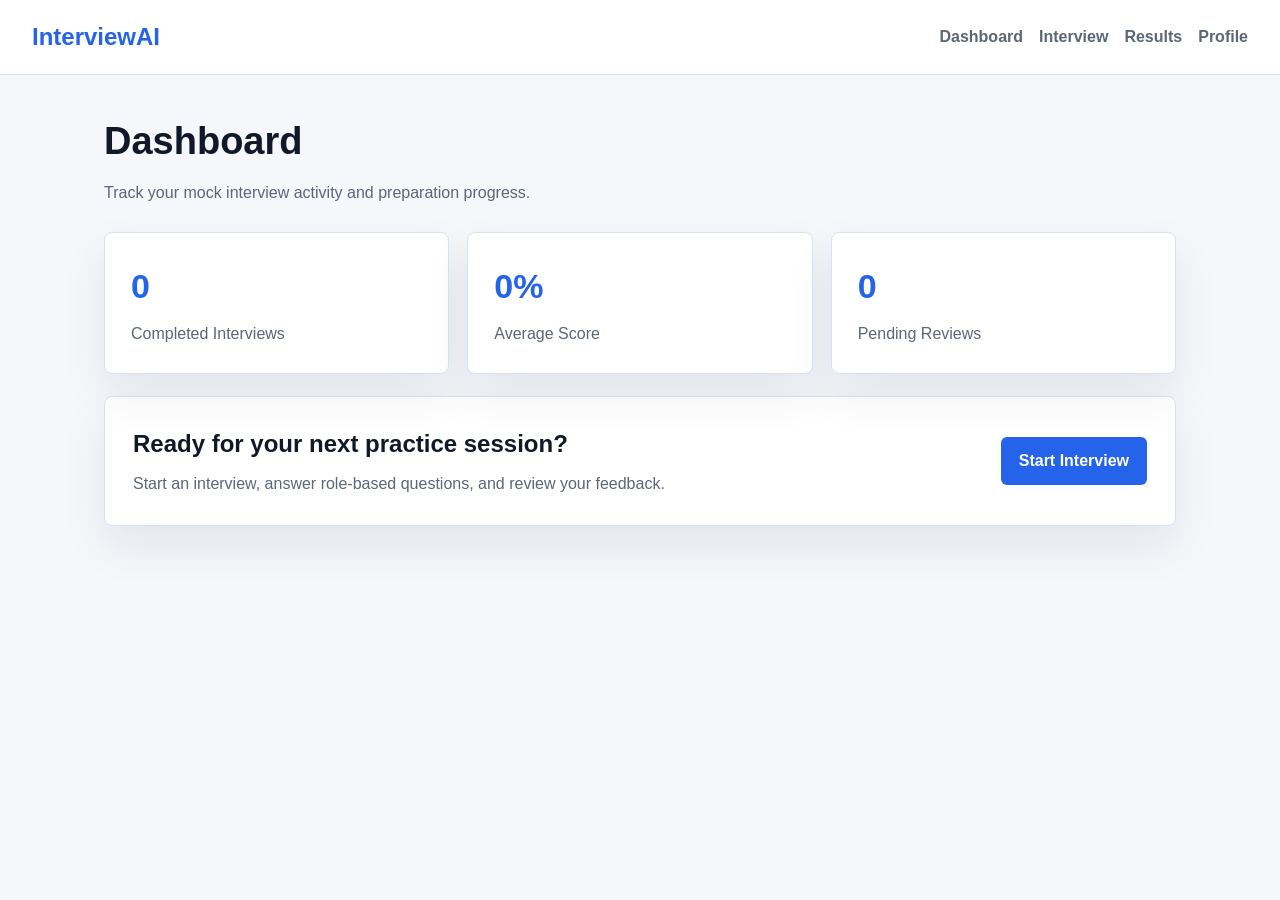
==== frontend/dashboard/dashboard.html @ 27af118f "Complete Frontend V1 and update README" ====
<!DOCTYPE html>
<html lang="en">
<head>
  <meta charset="UTF-8">
  <meta name="viewport" content="width=device-width, initial-scale=1.0">
  <title>Dashboard | InterviewAI</title>
  <link rel="stylesheet" href="dashboard.css">
</head>
<body>
  <header class="topbar">
    <a class="logo" href="../index.html">InterviewAI</a>
    <nav>
      <a href="dashboard.html">Dashboard</a>
      <a href="../interview/interview.html">Interview</a>
      <a href="../result/result.html">Results</a>
      <a href="../profile/profile.html">Profile</a>
    </nav>
  </header>

  <main class="dashboard">
    <section class="page-heading">
      <h1>Dashboard</h1>
      <p>Track your mock interview activity and preparation progress.</p>
    </section>

    <section class="stats" aria-label="Interview statistics">
      <article>
        <span>0</span>
        <p>Completed Interviews</p>
      </article>
      <article>
        <span>0%</span>
        <p>Average Score</p>
      </article>
      <article>
        <span>0</span>
        <p>Pending Reviews</p>
      </article>
    </section>

    <section class="panel">
      <div>
        <h2>Ready for your next practice session?</h2>
        <p>Start an interview, answer role-based questions, and review your feedback.</p>
      </div>
      <a class="btn" href="../interview/interview.html">Start Interview</a>
    </section>
  </main>
</body>
</html>
---- frontend/dashboard/dashboard.css ----
* {
  box-sizing: border-box;
}

body {
  margin: 0;
  font-family: Arial, sans-serif;
  background: #f5f7fb;
  color: #111827;
  line-height: 1.6;
}

a {
  text-decoration: none;
}

.topbar {
  display: flex;
  align-items: center;
  justify-content: space-between;
  gap: 24px;
  padding: 18px 32px;
  background: #ffffff;
  border-bottom: 1px solid #d9e2ef;
}

.logo {
  color: #2563eb;
  font-size: 24px;
  font-weight: 800;
}

nav {
  display: flex;
  gap: 16px;
  flex-wrap: wrap;
}

nav a {
  color: #5b6678;
  font-weight: 800;
}

nav a:hover {
  color: #2563eb;
}

.dashboard {
  width: min(100%, 1120px);
  margin: 0 auto;
  padding: 36px 24px;
}

.page-heading {
  margin-bottom: 26px;
}

h1,
h2,
p {
  margin-top: 0;
}

h1 {
  margin-bottom: 8px;
  font-size: 38px;
}

h2 {
  margin-bottom: 8px;
}

p {
  color: #5b6678;
}

.stats {
  display: grid;
  grid-template-columns: repeat(3, minmax(0, 1fr));
  gap: 18px;
  margin-bottom: 22px;
}

article,
.panel {
  background: #ffffff;
  border: 1px solid #d9e2ef;
  border-radius: 8px;
  box-shadow: 0 20px 45px rgba(15, 23, 42, 0.08);
}

article {
  padding: 26px;
}

article span {
  display: block;
  margin-bottom: 8px;
  color: #2563eb;
  font-size: 34px;
  font-weight: 900;
}

article p,
.panel p {
  margin-bottom: 0;
}

.panel {
  display: flex;
  align-items: center;
  justify-content: space-between;
  gap: 24px;
  padding: 28px;
}

.btn {
  display: inline-flex;
  align-items: center;
  justify-content: center;
  min-height: 44px;
  padding: 11px 18px;
  border-radius: 6px;
  background: #2563eb;
  color: #ffffff;
  font-weight: 800;
}

.btn:hover {
  background: #1d4ed8;
}

@media (max-width: 760px) {
  .topbar,
  .panel {
    align-items: flex-start;
    flex-direction: column;
  }

  .stats {
    grid-template-columns: 1fr;
  }
}
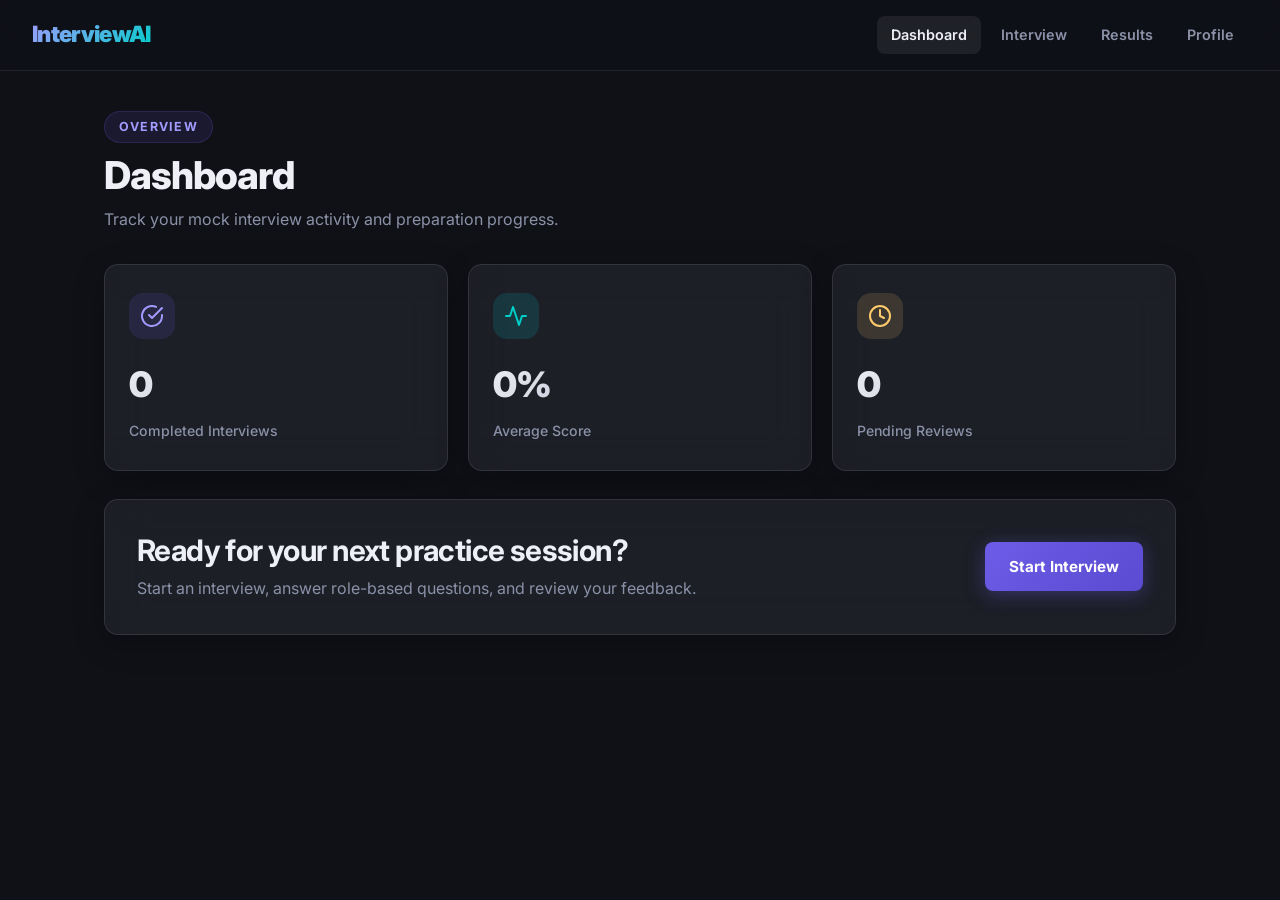
==== commit 1ac18c17: "Complete frontend v1: Landing, Login, Register, Dashboard, Interview, Result, and Profile pages" ====
--- a/frontend/dashboard/dashboard.html
+++ b/frontend/dashboard/dashboard.html
@@ -3,14 +3,16 @@
 <head>
   <meta charset="UTF-8">
   <meta name="viewport" content="width=device-width, initial-scale=1.0">
+  <meta name="description" content="Track your mock interview activity, scores, and preparation progress on your InterviewAI dashboard.">
   <title>Dashboard | InterviewAI</title>
+  <link rel="stylesheet" href="../shared.css">
   <link rel="stylesheet" href="dashboard.css">
 </head>
 <body>
   <header class="topbar">
     <a class="logo" href="../index.html">InterviewAI</a>
     <nav>
-      <a href="dashboard.html">Dashboard</a>
+      <a href="dashboard.html" aria-current="page">Dashboard</a>
       <a href="../interview/interview.html">Interview</a>
       <a href="../result/result.html">Results</a>
       <a href="../profile/profile.html">Profile</a>
@@ -18,33 +20,64 @@
   </header>
 
   <main class="dashboard">
-    <section class="page-heading">
+    <section class="page-heading animate-fade-up">
+      <span class="eyebrow">Overview</span>
       <h1>Dashboard</h1>
       <p>Track your mock interview activity and preparation progress.</p>
     </section>
 
     <section class="stats" aria-label="Interview statistics">
-      <article>
-        <span>0</span>
+      <article class="stat-card glass-card animate-fade-up delay-1">
+        <div class="stat-icon stat-icon--primary">
+          <svg width="24" height="24" viewBox="0 0 24 24" fill="none" stroke="currentColor" stroke-width="2" stroke-linecap="round" stroke-linejoin="round"><path d="M22 11.08V12a10 10 0 1 1-5.93-9.14"/><polyline points="22 4 12 14.01 9 11.01"/></svg>
+        </div>
+        <span class="stat-value">0</span>
         <p>Completed Interviews</p>
       </article>
-      <article>
-        <span>0%</span>
+      <article class="stat-card glass-card animate-fade-up delay-2">
+        <div class="stat-icon stat-icon--accent">
+          <svg width="24" height="24" viewBox="0 0 24 24" fill="none" stroke="currentColor" stroke-width="2" stroke-linecap="round" stroke-linejoin="round"><polyline points="22 12 18 12 15 21 9 3 6 12 2 12"/></svg>
+        </div>
+        <span class="stat-value">0%</span>
         <p>Average Score</p>
       </article>
-      <article>
-        <span>0</span>
+      <article class="stat-card glass-card animate-fade-up delay-3">
+        <div class="stat-icon stat-icon--warm">
+          <svg width="24" height="24" viewBox="0 0 24 24" fill="none" stroke="currentColor" stroke-width="2" stroke-linecap="round" stroke-linejoin="round"><circle cx="12" cy="12" r="10"/><polyline points="12 6 12 12 16 14"/></svg>
+        </div>
+        <span class="stat-value">0</span>
         <p>Pending Reviews</p>
       </article>
     </section>
 
-    <section class="panel">
-      <div>
+    <section class="panel glass-card animate-fade-up delay-4">
+      <div class="panel-content">
         <h2>Ready for your next practice session?</h2>
         <p>Start an interview, answer role-based questions, and review your feedback.</p>
       </div>
-      <a class="btn" href="../interview/interview.html">Start Interview</a>
+      <a class="btn btn-primary" href="../interview/interview.html">Start Interview</a>
     </section>
   </main>
+
+  <script>
+    document.addEventListener('DOMContentLoaded', function() {
+      try {
+        const history = JSON.parse(localStorage.getItem('interviewHistory') || '[]');
+        if (history.length > 0) {
+          const completedCount = history.length;
+          const totalScore = history.reduce((sum, item) => sum + (item.score || 0), 0);
+          const averageScore = Math.round(totalScore / completedCount);
+
+          const values = document.querySelectorAll('.stat-value');
+          if (values.length >= 2) {
+            values[0].textContent = completedCount;
+            values[1].textContent = averageScore + '%';
+          }
+        }
+      } catch (e) {
+        console.error('Failed to load dashboard stats:', e);
+      }
+    });
+  </script>
 </body>
 </html>
--- a/frontend/shared.css
+++ b/frontend/shared.css
@@ -0,0 +1,388 @@
+/* ================================================================
+   InterviewAI – Shared Design System
+   Imported by every page for consistent tokens, typography,
+   navigation, buttons, forms, and utility animations.
+   ================================================================ */
+
+/* ── Google Font ─────────────────────────────────────────────────── */
+@import url('https://fonts.googleapis.com/css2?family=Inter:wght@400;500;600;700;800;900&display=swap');
+
+/* ── Design Tokens ───────────────────────────────────────────────── */
+:root {
+  /* Palette */
+  --bg:            #0f1117;
+  --bg-subtle:     #161922;
+  --surface:       rgba(255, 255, 255, 0.04);
+  --surface-solid: #1c1f2e;
+  --surface-hover: rgba(255, 255, 255, 0.07);
+  --glass:         rgba(255, 255, 255, 0.06);
+  --glass-border:  rgba(255, 255, 255, 0.10);
+  --text:          #eef0f6;
+  --text-secondary:#8b92a8;
+  --primary:       #6c5ce7;
+  --primary-light: #a29bfe;
+  --primary-dark:  #5a4bd1;
+  --accent:        #00cec9;
+  --accent-dark:   #00b5b0;
+  --danger:        #ff6b6b;
+  --success:       #00d2a0;
+  --warning:       #fdcb6e;
+  --border:        rgba(255, 255, 255, 0.08);
+  --border-focus:  rgba(108, 92, 231, 0.55);
+
+  /* Shadows */
+  --shadow-sm:  0 2px 8px rgba(0,0,0,0.18);
+  --shadow-md:  0 8px 30px rgba(0,0,0,0.28);
+  --shadow-lg:  0 20px 60px rgba(0,0,0,0.35);
+  --shadow-glow:0 0 40px rgba(108, 92, 231, 0.15);
+
+  /* Radii */
+  --radius-sm: 8px;
+  --radius-md: 14px;
+  --radius-lg: 20px;
+  --radius-xl: 28px;
+
+  /* Transitions */
+  --ease: cubic-bezier(0.4, 0, 0.2, 1);
+}
+
+/* ── Reset & Base ────────────────────────────────────────────────── */
+*, *::before, *::after {
+  box-sizing: border-box;
+  margin: 0;
+  padding: 0;
+}
+
+html {
+  scroll-behavior: smooth;
+  -webkit-font-smoothing: antialiased;
+  -moz-osx-font-smoothing: grayscale;
+}
+
+body {
+  font-family: 'Inter', -apple-system, BlinkMacSystemFont, 'Segoe UI', sans-serif;
+  background: var(--bg);
+  color: var(--text);
+  line-height: 1.65;
+  min-height: 100vh;
+  overflow-x: hidden;
+}
+
+a {
+  color: inherit;
+  text-decoration: none;
+}
+
+img { max-width: 100%; display: block; }
+
+/* ── Typography ──────────────────────────────────────────────────── */
+h1, h2, h3, h4, p { margin-top: 0; }
+
+h1 {
+  font-size: clamp(1.85rem, 4vw, 2.75rem);
+  font-weight: 800;
+  line-height: 1.15;
+  letter-spacing: -0.025em;
+  margin-bottom: 0.5rem;
+}
+
+h2 {
+  font-size: clamp(1.35rem, 3vw, 1.85rem);
+  font-weight: 700;
+  line-height: 1.25;
+  letter-spacing: -0.02em;
+  margin-bottom: 0.5rem;
+}
+
+h3 {
+  font-size: 1.1rem;
+  font-weight: 700;
+  margin-bottom: 0.4rem;
+}
+
+/* ── Shared Topbar (Dashboard, Interview, Result, Profile) ───────── */
+.topbar {
+  position: sticky;
+  top: 0;
+  z-index: 100;
+  display: flex;
+  align-items: center;
+  justify-content: space-between;
+  gap: 24px;
+  padding: 16px 32px;
+  background: rgba(15, 17, 23, 0.8);
+  backdrop-filter: blur(18px) saturate(1.6);
+  -webkit-backdrop-filter: blur(18px) saturate(1.6);
+  border-bottom: 1px solid var(--border);
+}
+
+.logo {
+  font-size: 1.4rem;
+  font-weight: 900;
+  letter-spacing: -0.03em;
+  background: linear-gradient(135deg, var(--primary-light), var(--accent));
+  -webkit-background-clip: text;
+  -webkit-text-fill-color: transparent;
+  background-clip: text;
+}
+
+.topbar nav {
+  display: flex;
+  gap: 6px;
+  flex-wrap: wrap;
+}
+
+.topbar nav a {
+  padding: 7px 14px;
+  border-radius: var(--radius-sm);
+  color: var(--text-secondary);
+  font-weight: 600;
+  font-size: 0.9rem;
+  transition: color 0.2s var(--ease), background 0.2s var(--ease);
+}
+
+.topbar nav a:hover,
+.topbar nav a[aria-current="page"] {
+  color: var(--text);
+  background: var(--surface-hover);
+}
+
+/* ── Buttons ─────────────────────────────────────────────────────── */
+.btn {
+  display: inline-flex;
+  align-items: center;
+  justify-content: center;
+  gap: 8px;
+  min-height: 46px;
+  padding: 12px 24px;
+  border: none;
+  border-radius: var(--radius-sm);
+  font-family: inherit;
+  font-size: 0.95rem;
+  font-weight: 700;
+  cursor: pointer;
+  transition: transform 0.18s var(--ease), box-shadow 0.25s var(--ease), background 0.2s var(--ease);
+  text-decoration: none;
+}
+
+.btn:active { transform: scale(0.97); }
+
+.btn-primary {
+  background: linear-gradient(135deg, var(--primary), var(--primary-dark));
+  color: #fff;
+  box-shadow: 0 4px 20px rgba(108, 92, 231, 0.35);
+}
+
+.btn-primary:hover {
+  background: linear-gradient(135deg, var(--primary-light), var(--primary));
+  box-shadow: 0 6px 30px rgba(108, 92, 231, 0.5);
+  transform: translateY(-2px);
+}
+
+.btn-secondary {
+  background: var(--glass);
+  color: var(--text);
+  border: 1px solid var(--glass-border);
+  backdrop-filter: blur(8px);
+}
+
+.btn-secondary:hover {
+  background: var(--surface-hover);
+  border-color: rgba(255,255,255,0.18);
+  transform: translateY(-2px);
+}
+
+.btn-accent {
+  background: linear-gradient(135deg, var(--accent), var(--accent-dark));
+  color: #0f1117;
+  font-weight: 800;
+  box-shadow: 0 4px 20px rgba(0, 206, 201, 0.3);
+}
+
+.btn-accent:hover {
+  box-shadow: 0 6px 30px rgba(0, 206, 201, 0.5);
+  transform: translateY(-2px);
+}
+
+/* ── Form Controls ───────────────────────────────────────────────── */
+label {
+  display: block;
+  margin-bottom: 6px;
+  font-weight: 600;
+  font-size: 0.88rem;
+  color: var(--text-secondary);
+  letter-spacing: 0.01em;
+}
+
+input, textarea, select {
+  width: 100%;
+  padding: 13px 16px;
+  background: var(--surface);
+  border: 1px solid var(--border);
+  border-radius: var(--radius-sm);
+  color: var(--text);
+  font-family: inherit;
+  font-size: 0.95rem;
+  transition: border-color 0.2s var(--ease), box-shadow 0.2s var(--ease), background 0.2s var(--ease);
+  outline: none;
+}
+
+input::placeholder, textarea::placeholder {
+  color: var(--text-secondary);
+  opacity: 0.5;
+}
+
+input:focus, textarea:focus, select:focus {
+  border-color: var(--border-focus);
+  background: rgba(108, 92, 231, 0.06);
+  box-shadow: 0 0 0 3px rgba(108, 92, 231, 0.12);
+}
+
+textarea { resize: vertical; }
+
+form {
+  display: grid;
+  gap: 18px;
+}
+
+button[type="submit"],
+.form-btn {
+  margin-top: 6px;
+  padding: 13px 24px;
+  border: none;
+  border-radius: var(--radius-sm);
+  background: linear-gradient(135deg, var(--primary), var(--primary-dark));
+  color: #fff;
+  font-family: inherit;
+  font-size: 0.95rem;
+  font-weight: 700;
+  cursor: pointer;
+  box-shadow: 0 4px 20px rgba(108, 92, 231, 0.3);
+  transition: transform 0.18s var(--ease), box-shadow 0.25s var(--ease), background 0.2s var(--ease);
+}
+
+button[type="submit"]:hover,
+.form-btn:hover {
+  background: linear-gradient(135deg, var(--primary-light), var(--primary));
+  box-shadow: 0 6px 30px rgba(108, 92, 231, 0.5);
+  transform: translateY(-2px);
+}
+
+button[type="submit"]:active,
+.form-btn:active {
+  transform: scale(0.97);
+}
+
+/* ── Eyebrow / Overline ──────────────────────────────────────────── */
+.eyebrow {
+  display: inline-block;
+  margin-bottom: 10px;
+  padding: 5px 14px;
+  background: rgba(108, 92, 231, 0.12);
+  border: 1px solid rgba(108, 92, 231, 0.2);
+  border-radius: 50px;
+  color: var(--primary-light);
+  font-size: 0.78rem;
+  font-weight: 700;
+  text-transform: uppercase;
+  letter-spacing: 0.1em;
+}
+
+/* ── Glass Card ──────────────────────────────────────────────────── */
+.glass-card {
+  background: var(--glass);
+  backdrop-filter: blur(20px) saturate(1.4);
+  -webkit-backdrop-filter: blur(20px) saturate(1.4);
+  border: 1px solid var(--glass-border);
+  border-radius: var(--radius-md);
+  box-shadow: var(--shadow-md);
+}
+
+/* ── Animations ──────────────────────────────────────────────────── */
+@keyframes fadeInUp {
+  from { opacity: 0; transform: translateY(24px); }
+  to   { opacity: 1; transform: translateY(0); }
+}
+
+@keyframes fadeIn {
+  from { opacity: 0; }
+  to   { opacity: 1; }
+}
+
+@keyframes pulse {
+  0%, 100% { opacity: 1; }
+  50%      { opacity: 0.6; }
+}
+
+@keyframes float {
+  0%, 100% { transform: translateY(0); }
+  50%      { transform: translateY(-8px); }
+}
+
+@keyframes gradientShift {
+  0%   { background-position: 0% 50%; }
+  50%  { background-position: 100% 50%; }
+  100% { background-position: 0% 50%; }
+}
+
+.animate-fade-up {
+  animation: fadeInUp 0.6s var(--ease) both;
+}
+
+.delay-1 { animation-delay: 0.1s; }
+.delay-2 { animation-delay: 0.2s; }
+.delay-3 { animation-delay: 0.3s; }
+.delay-4 { animation-delay: 0.4s; }
+.delay-5 { animation-delay: 0.5s; }
+
+/* ── Helper Text ─────────────────────────────────────────────────── */
+.helper-text {
+  margin-top: 20px;
+  text-align: center;
+  color: var(--text-secondary);
+  font-size: 0.9rem;
+}
+
+.helper-text a {
+  color: var(--primary-light);
+  font-weight: 700;
+  transition: color 0.2s var(--ease);
+}
+
+.helper-text a:hover {
+  color: var(--accent);
+}
+
+/* ── Footer ──────────────────────────────────────────────────────── */
+footer {
+  padding: 28px 24px;
+  text-align: center;
+  background: var(--bg-subtle);
+  border-top: 1px solid var(--border);
+  color: var(--text-secondary);
+  font-size: 0.85rem;
+}
+
+footer p { margin: 0; }
+
+/* ── Responsive Topbar ───────────────────────────────────────────── */
+@media (max-width: 700px) {
+  .topbar {
+    flex-direction: column;
+    align-items: flex-start;
+    padding: 14px 20px;
+    gap: 12px;
+  }
+
+  .topbar nav {
+    width: 100%;
+    gap: 4px;
+  }
+
+  .topbar nav a {
+    flex: 1;
+    text-align: center;
+    padding: 8px 6px;
+    font-size: 0.82rem;
+  }
+}
--- a/frontend/dashboard/dashboard.css
+++ b/frontend/dashboard/dashboard.css
@@ -1,140 +1,111 @@
-* {
-  box-sizing: border-box;
-}
-
-body {
-  margin: 0;
-  font-family: Arial, sans-serif;
-  background: #f5f7fb;
-  color: #111827;
-  line-height: 1.6;
-}
-
-a {
-  text-decoration: none;
-}
-
-.topbar {
-  display: flex;
-  align-items: center;
-  justify-content: space-between;
-  gap: 24px;
-  padding: 18px 32px;
-  background: #ffffff;
-  border-bottom: 1px solid #d9e2ef;
-}
-
-.logo {
-  color: #2563eb;
-  font-size: 24px;
-  font-weight: 800;
-}
-
-nav {
-  display: flex;
-  gap: 16px;
-  flex-wrap: wrap;
-}
-
-nav a {
-  color: #5b6678;
-  font-weight: 800;
-}
-
-nav a:hover {
-  color: #2563eb;
-}
+/* ================================================================
+   InterviewAI – Dashboard Page Styles
+   ================================================================ */
 
 .dashboard {
   width: min(100%, 1120px);
   margin: 0 auto;
-  padding: 36px 24px;
+  padding: 40px 24px 60px;
 }
 
 .page-heading {
-  margin-bottom: 26px;
+  margin-bottom: 32px;
 }
 
-h1,
-h2,
-p {
-  margin-top: 0;
+.page-heading h1 {
+  font-size: clamp(1.8rem, 4vw, 2.4rem);
 }
 
-h1 {
-  margin-bottom: 8px;
-  font-size: 38px;
+.page-heading p {
+  color: var(--text-secondary);
+  margin-bottom: 0;
 }
 
-h2 {
-  margin-bottom: 8px;
-}
-
-p {
-  color: #5b6678;
-}
-
+/* ── Stat Cards ──────────────────────────────────────────────────── */
 .stats {
   display: grid;
   grid-template-columns: repeat(3, minmax(0, 1fr));
-  gap: 18px;
-  margin-bottom: 22px;
+  gap: 20px;
+  margin-bottom: 28px;
 }
 
-article,
-.panel {
-  background: #ffffff;
-  border: 1px solid #d9e2ef;
-  border-radius: 8px;
-  box-shadow: 0 20px 45px rgba(15, 23, 42, 0.08);
+.stat-card {
+  padding: 28px 24px;
+  transition: transform 0.3s var(--ease), box-shadow 0.3s var(--ease);
 }
 
-article {
-  padding: 26px;
+.stat-card:hover {
+  transform: translateY(-4px);
+  box-shadow: var(--shadow-lg), var(--shadow-glow);
 }
 
-article span {
-  display: block;
-  margin-bottom: 8px;
-  color: #2563eb;
-  font-size: 34px;
-  font-weight: 900;
+.stat-icon {
+  display: flex;
+  align-items: center;
+  justify-content: center;
+  width: 46px;
+  height: 46px;
+  margin-bottom: 16px;
+  border-radius: var(--radius-md);
 }
 
-article p,
-.panel p {
-  margin-bottom: 0;
+.stat-icon--primary {
+  background: rgba(108, 92, 231, 0.14);
+  color: var(--primary-light);
 }
 
+.stat-icon--accent {
+  background: rgba(0, 206, 201, 0.14);
+  color: var(--accent);
+}
+
+.stat-icon--warm {
+  background: rgba(253, 203, 110, 0.14);
+  color: var(--warning);
+}
+
+.stat-value {
+  display: block;
+  margin-bottom: 6px;
+  font-size: 2.2rem;
+  font-weight: 900;
+  letter-spacing: -0.03em;
+  background: linear-gradient(135deg, var(--text), var(--text-secondary));
+  -webkit-background-clip: text;
+  -webkit-text-fill-color: transparent;
+  background-clip: text;
+}
+
+.stat-card p {
+  margin-bottom: 0;
+  color: var(--text-secondary);
+  font-size: 0.88rem;
+  font-weight: 500;
+}
+
+/* ── CTA Panel ───────────────────────────────────────────────────── */
 .panel {
   display: flex;
   align-items: center;
   justify-content: space-between;
   gap: 24px;
-  padding: 28px;
+  padding: 32px;
 }
 
-.btn {
-  display: inline-flex;
-  align-items: center;
-  justify-content: center;
-  min-height: 44px;
-  padding: 11px 18px;
-  border-radius: 6px;
-  background: #2563eb;
-  color: #ffffff;
-  font-weight: 800;
+.panel-content h2 {
+  margin-bottom: 6px;
 }
 
-.btn:hover {
-  background: #1d4ed8;
+.panel-content p {
+  margin-bottom: 0;
+  color: var(--text-secondary);
 }
 
+/* ── Responsive ──────────────────────────────────────────────────── */
 @media (max-width: 760px) {
-  .topbar,
   .panel {
+    flex-direction: column;
     align-items: flex-start;
-    flex-direction: column;
   }
 
   .stats {
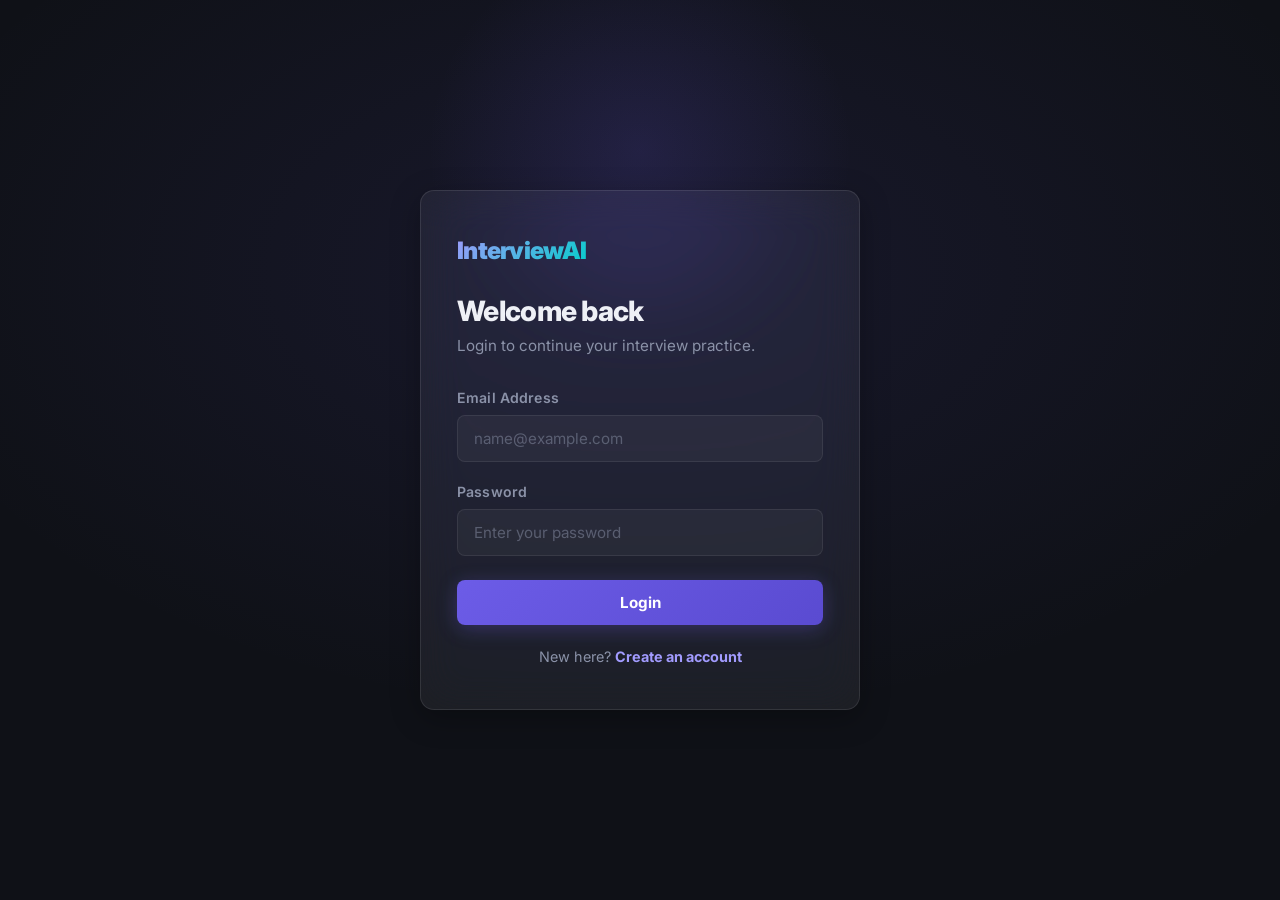
==== commit 61600d50: "Day 6 & 7: Frontend JS wiring + Backend Auth API + README update Day 6 - Frontend JavaScript Wiring:" ====
--- a/frontend/dashboard/dashboard.html
+++ b/frontend/dashboard/dashboard.html
@@ -50,6 +50,13 @@
       </article>
     </section>
 
+    <section class="history-section glass-card animate-fade-up delay-3">
+      <h2>Recent Practice History</h2>
+      <div class="history-list" id="history-list">
+        <p class="no-history">Loading practice history...</p>
+      </div>
+    </section>
+
     <section class="panel glass-card animate-fade-up delay-4">
       <div class="panel-content">
         <h2>Ready for your next practice session?</h2>
@@ -59,25 +66,7 @@
     </section>
   </main>
 
-  <script>
-    document.addEventListener('DOMContentLoaded', function() {
-      try {
-        const history = JSON.parse(localStorage.getItem('interviewHistory') || '[]');
-        if (history.length > 0) {
-          const completedCount = history.length;
-          const totalScore = history.reduce((sum, item) => sum + (item.score || 0), 0);
-          const averageScore = Math.round(totalScore / completedCount);
-
-          const values = document.querySelectorAll('.stat-value');
-          if (values.length >= 2) {
-            values[0].textContent = completedCount;
-            values[1].textContent = averageScore + '%';
-          }
-        }
-      } catch (e) {
-        console.error('Failed to load dashboard stats:', e);
-      }
-    });
-  </script>
+  <script src="../api.js"></script>
+  <script src="dashboard.js"></script>
 </body>
 </html>
--- a/frontend/shared.css
+++ b/frontend/shared.css
@@ -386,3 +386,31 @@
     font-size: 0.82rem;
   }
 }
+
+/* ── Global Alert Messages ───────────────────────────────────────── */
+.error-msg {
+  padding: 12px 16px;
+  background: rgba(255, 107, 107, 0.12);
+  border: 1px solid rgba(255, 107, 107, 0.25);
+  border-radius: var(--radius-sm);
+  color: var(--danger);
+  font-size: 0.88rem;
+  font-weight: 600;
+  margin-top: 14px;
+  text-align: center;
+  animation: fadeIn 0.3s var(--ease);
+}
+
+.success-msg {
+  padding: 12px 16px;
+  background: rgba(0, 210, 160, 0.12);
+  border: 1px solid rgba(0, 210, 160, 0.25);
+  border-radius: var(--radius-sm);
+  color: var(--success);
+  font-size: 0.88rem;
+  font-weight: 600;
+  margin-top: 14px;
+  text-align: center;
+  animation: fadeIn 0.3s var(--ease);
+}
+
--- a/frontend/dashboard/dashboard.css
+++ b/frontend/dashboard/dashboard.css
@@ -112,3 +112,83 @@
     grid-template-columns: 1fr;
   }
 }
+
+/* ── History List ────────────────────────────────────────────────── */
+.history-section {
+  padding: 32px;
+  margin-bottom: 28px;
+}
+
+.history-section h2 {
+  margin-bottom: 20px;
+  font-size: 1.35rem;
+}
+
+.history-list {
+  display: flex;
+  flex-direction: column;
+  gap: 12px;
+}
+
+.history-item {
+  display: flex;
+  align-items: center;
+  justify-content: space-between;
+  padding: 16px 24px;
+  background: rgba(255, 255, 255, 0.02);
+  border: 1px solid rgba(255, 255, 255, 0.06);
+  border-radius: var(--radius-sm);
+  transition: background 0.2s var(--ease), border-color 0.2s var(--ease);
+}
+
+.history-item:hover {
+  background: rgba(255, 255, 255, 0.05);
+  border-color: rgba(255, 255, 255, 0.12);
+}
+
+.history-details {
+  display: flex;
+  flex-direction: column;
+  gap: 4px;
+}
+
+.history-field {
+  font-weight: 700;
+  font-size: 1rem;
+}
+
+.history-date {
+  font-size: 0.82rem;
+  color: var(--text-secondary);
+}
+
+.history-score-wrapper {
+  display: flex;
+  align-items: center;
+  gap: 24px;
+}
+
+.history-score {
+  font-weight: 800;
+  font-size: 1.1rem;
+}
+
+.history-score.pass {
+  color: var(--success);
+}
+
+.history-score.warn {
+  color: var(--warning);
+}
+
+.history-score.fail {
+  color: var(--danger);
+}
+
+.no-history {
+  color: var(--text-secondary);
+  font-size: 0.92rem;
+  text-align: center;
+  padding: 24px 0;
+}
+
